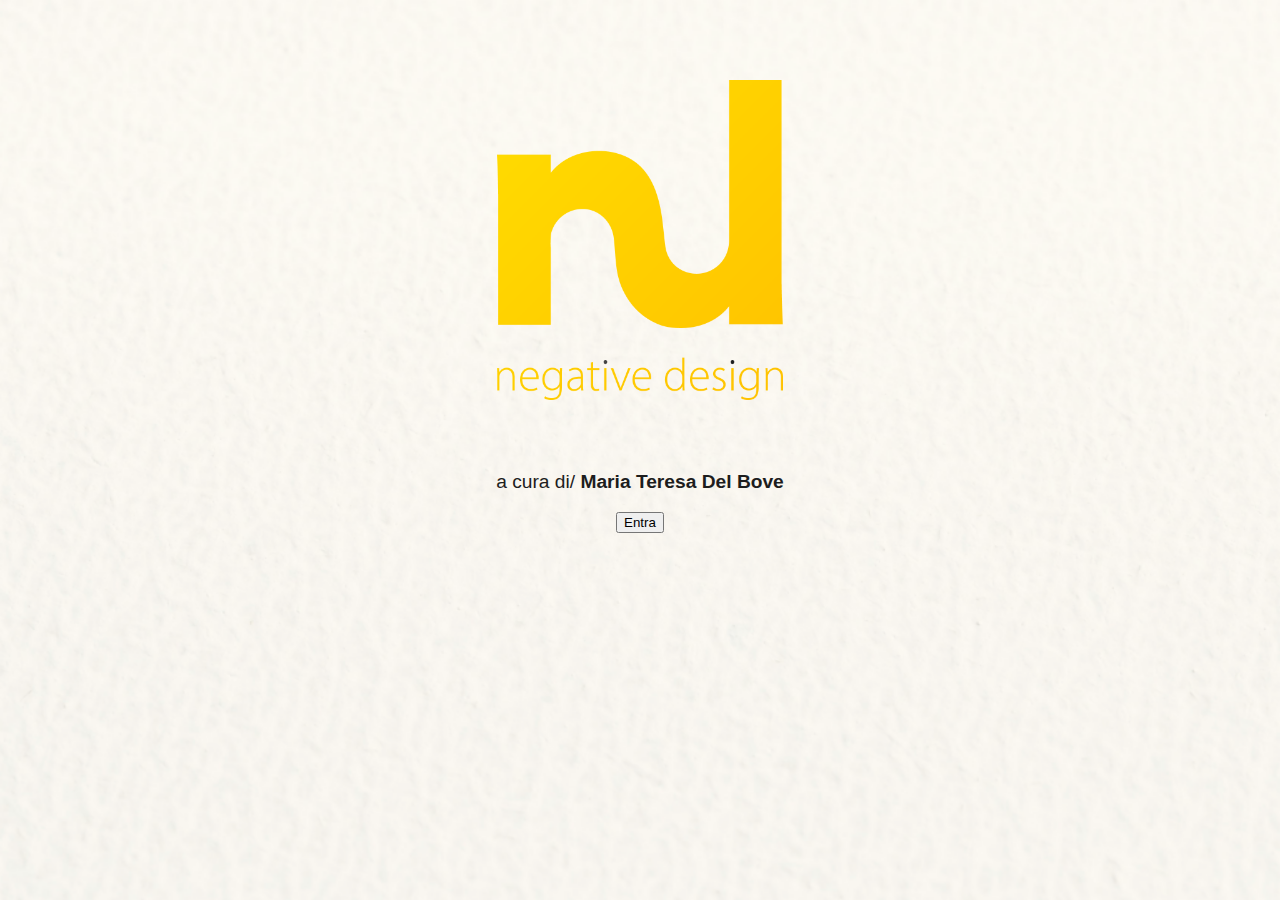
==== index.html @ e77fc00e "Inizio caricamento pagine" ====
<!doctype html>
<html>
<head>
    <meta name="viewport" content="width=device-width, initial-scale=1.0">
    <link rel="stylesheet" href="stile_nd.css" type="text/css">
    <title>Negative Design</title>
</head>

<body> 
    <a href="index.html"><img id="header-logo" src="immagini/Logo_Giallo-Grigio.png" alt="ND LOGO"></a>
    <p id="about">a cura di/ <b>Maria Teresa Del Bove</b></p>
    <button id="tasto-entra">Entra</button>

</body>
	
</html>
---- stile_nd.css ----
@charset "utf-8";

:root {
    --giallochiaro: #FFDA00;
    --gialloscuro: #FFC200;
    --grigio: #454545;
    --nero: #1D1D1D;
    --bianco: #FFFCF5;
}

* {
    box-sizing: border-box;
}


/* GENERAL */
#heading {
    font-size: 36pt;
}

body {
    font-family: "Myriad Pro", "Helvetica", "Gill Sans", "Gill Sans MT", "Arial", sans-serif;
    margin: 0 auto;
    background-image: url("immagini/Texture_carta.png");
    background-size: cover;
    text-align: center;
    color: var(--nero);
    padding: 5em 5%;
}

/* HOMEPAGE */
#header-logo {
    width: 20em;
    margin-bottom: 3em;
}

p#about {
    text-align: center;
    font-size: 1.2em;
    color: var(--nero);
}

#tasto-entra {
    
}


/* CARATTERE */
#text-box-carattere {
    margin: 0 auto;
    border: 2px;
    border-color: var(--nero);
    width: 700px;
    background: transparent;
    text-align: center;
}
           
#text-content-carattere {
    font-size: 18pt;
    padding: 25px;
    position: relative;
    line-height: 1.5;
}
           
#range1-carattere, #range2-carattere, #range3-carattere {
    margin-top: 20px;
    margin-left: 50px;
    margin-right: 50px;
}
           
#label1-carattere {
    position: relative;
    left: -178px;
}
           
#label2-carattere {
    position: relative;
    left: -8px;
}
           
#label3-carattere {
    position: relative;
    left: 168px;
}
           
.range-carattere {
    -webkit-appearance: none;
    height: 10px;
    border-radius: 5px;  
    background: #E3E3E3;
    -webkit-transition: 0.2s;
    transition: opacity 0.2s;
}
           
.range-carattere:hover {
    background:#CACACA;
}

 .range-carattere::-webkit-slider-thumb {
    -webkit-appearance: none;
    appearance: none;
    width: 20px;
    height: 20px;
    border-radius: 50%;
    box-shadow: 0 0 0 1px #757575;
    background: #FFE000;
    cursor: pointer;
}

 .range-carattere::-moz-range-thumb {
    width: 20px;
    height: 20px;
    border-radius: 50%;
    box-shadow: 0 0 0 1px #404040;
    background: #FFE000;
    cursor: pointer;
}


/* CONTRASTO */
#text-box-contrasto {               
    border: 2px;
    background-color: hsla(0,0%,100%,1.00);
    width: 50%;
}

#text-content-contrasto {
    font-size: 28pt;
    padding: 25px;
    position: relative;
    color: hsla(0,0%,0%,1.00);
}

#range1-contrasto, #range2-contrasto, #range3-contrasto, #range4-contrasto, #range5-contrasto, #range6-contrasto {
    margin-top: 20px;
    margin-left: 50px;
    margin-right: 50px;
}

#label1-contrasto {
    position: relative;
    left: 15px;
    margin-right: 15px;
}

#label3-contrasto {
    position: relative;
    left: -116px;
}

#label4-contrasto {
    position: relative;
    left: 51px;
}

#label5-contrasto {
    position: relative;
    left: 207px;
}

.range-contrasto {
    -webkit-appearance: none;
    height: 10px;
    border-radius: 5px;  
    background: #E3E3E3;
    -webkit-transition: 0.2s;
    transition: opacity 0.2s;
 }

.range-contrasto:hover {
    background:#CACACA;
}
.range-contrasto::-webkit-slider-thumb {
    -webkit-appearance: none;
    appearance: none;
    width: 20px;
    height: 20px;
    border-radius: 50%;
    box-shadow: 0 0 0 1px #757575;
    background: #FFE000;
    cursor: pointer;
}
.range-contrasto::-moz-range-thumb {
    width: 20px;
    height: 20px;
    border-radius: 50%;
    box-shadow: 0 0 0 1px #404040;
    background: #FFE000;
    cursor: pointer;
}
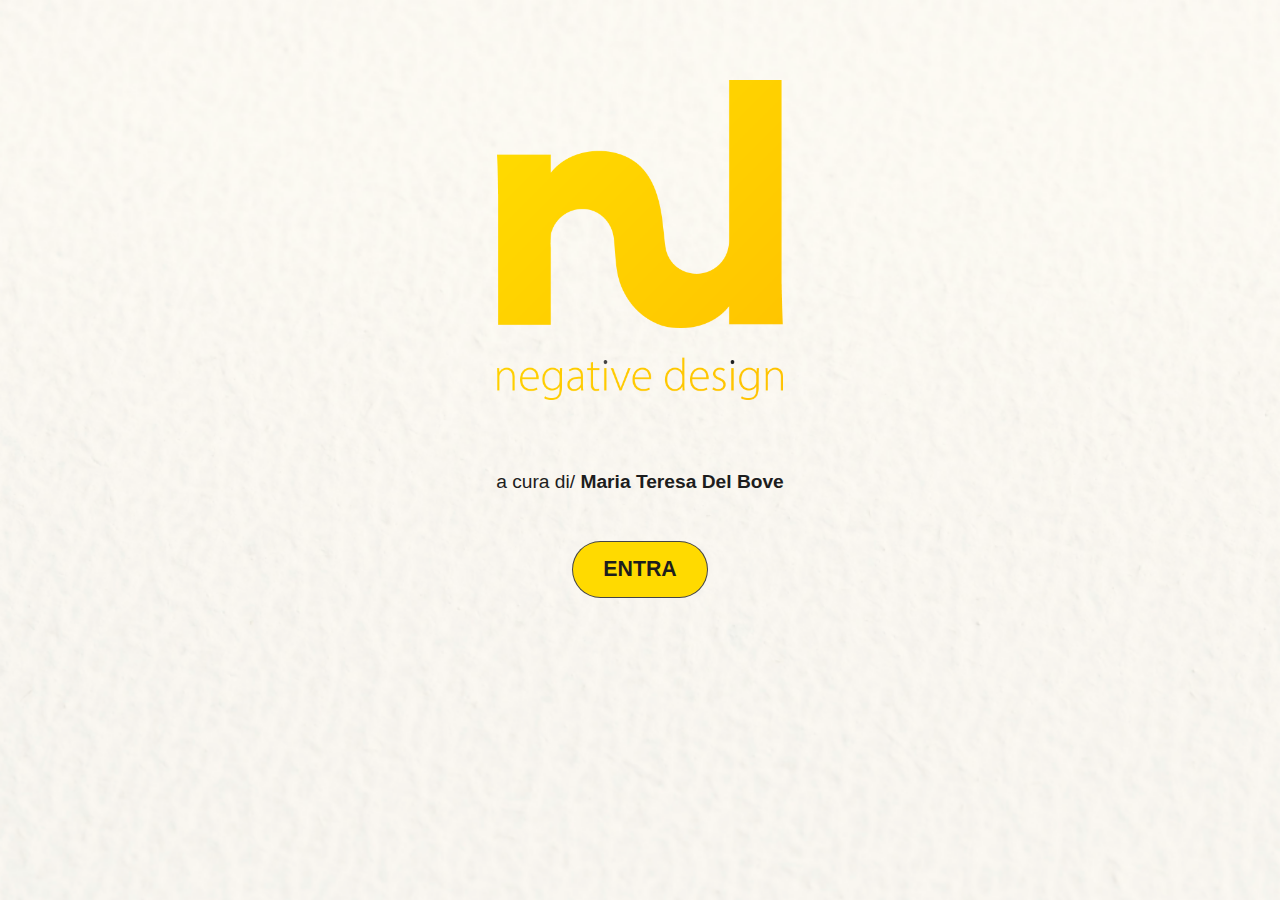
==== commit 1a636412: "Pagina kerning mod + css" ====
--- a/index.html
+++ b/index.html
@@ -9,7 +9,7 @@
 <body> 
     <a href="index.html"><img id="header-logo" src="immagini/Logo_Giallo-Grigio.png" alt="ND LOGO"></a>
     <p id="about">a cura di/ <b>Maria Teresa Del Bove</b></p>
-    <button id="tasto-entra">Entra</button>
+    <button id="tasto-entra">ENTRA</button>
 
 </body>
 	
--- a/stile_nd.css
+++ b/stile_nd.css
@@ -1,190 +1,280 @@
 @charset "utf-8";
 
 :root {
-    --giallochiaro: #FFDA00;
-    --gialloscuro: #FFC200;
-    --grigio: #454545;
-    --nero: #1D1D1D;
-    --bianco: #FFFCF5;
-}
-
+  --giallochiaro: #FFDA00;
+  --gialloscuro: #FFC200;
+  --grigio: #454545;
+  --nero: #1D1D1D;
+  --bianco: #FFFCF5;
+}
 * {
-    box-sizing: border-box;
-}
+  box-sizing: border-box;
+}
+
+
 
 
 /* GENERAL */
 #heading {
-    font-size: 36pt;
+  font-size: 36pt;
 }
 
 body {
-    font-family: "Myriad Pro", "Helvetica", "Gill Sans", "Gill Sans MT", "Arial", sans-serif;
-    margin: 0 auto;
-    background-image: url("immagini/Texture_carta.png");
-    background-size: cover;
-    text-align: center;
-    color: var(--nero);
-    padding: 5em 5%;
-}
+  font-family: "Myriad Pro", "Helvetica", "Gill Sans", "Gill Sans MT", "Arial", sans-serif;
+  margin: 0 auto;
+  background-image: url("immagini/Texture_carta.png");
+  background-size: cover;
+  text-align: center;
+  color: var(--nero);
+  padding: 5em 5%;
+}
+
+button {
+      background-color: var(--giallochiaro);
+      border-radius: 50px;
+      border: none;
+      box-shadow: 0 0 0 1px var(--grigio);
+      font-size: 16pt;
+      font-weight: 600;
+      color: var(--nero);
+      padding: 15px 30px;
+}
+
+
+
 
 /* HOMEPAGE */
 #header-logo {
-    width: 20em;
-    margin-bottom: 3em;
+  width: 20em;
+  margin-bottom: 3em;
 }
 
 p#about {
-    text-align: center;
-    font-size: 1.2em;
-    color: var(--nero);
+  text-align: center;
+  font-size: 1.2em;
+  color: var(--nero);
 }
 
 #tasto-entra {
-    
-}
+  margin-top: 30px;  
+}
+
+
 
 
 /* CARATTERE */
 #text-box-carattere {
-    margin: 0 auto;
-    border: 2px;
-    border-color: var(--nero);
-    width: 700px;
-    background: transparent;
-    text-align: center;
-}
-           
+  margin: 0 auto;
+  border: 2px;
+  border-color: var(--nero);
+  width: 700px;
+  background: transparent;
+  text-align: center;
+}
+
 #text-content-carattere {
-    font-size: 18pt;
-    padding: 25px;
-    position: relative;
-    line-height: 1.5;
-}
-           
+  font-size: 18pt;
+  padding: 25px;
+  position: relative;
+  line-height: 1.5;
+}
+
 #range1-carattere, #range2-carattere, #range3-carattere {
-    margin-top: 20px;
-    margin-left: 50px;
-    margin-right: 50px;
-}
-           
+  margin-top: 20px;
+  margin-left: 50px;
+  margin-right: 50px;
+}
+
 #label1-carattere {
-    position: relative;
-    left: -178px;
-}
-           
+  position: relative;
+  left: -178px;
+}
+
 #label2-carattere {
-    position: relative;
-    left: -8px;
-}
-           
+  position: relative;
+  left: -8px;
+}
+
 #label3-carattere {
-    position: relative;
-    left: 168px;
-}
-           
+  position: relative;
+  left: 168px;
+}
+
 .range-carattere {
-    -webkit-appearance: none;
-    height: 10px;
-    border-radius: 5px;  
-    background: #E3E3E3;
-    -webkit-transition: 0.2s;
-    transition: opacity 0.2s;
-}
-           
+  -webkit-appearance: none;
+  height: 10px;
+  border-radius: 5px;
+  background: #E3E3E3;
+  -webkit-transition: 0.2s;
+  transition: opacity 0.2s;
+}
+
 .range-carattere:hover {
-    background:#CACACA;
-}
-
- .range-carattere::-webkit-slider-thumb {
-    -webkit-appearance: none;
-    appearance: none;
-    width: 20px;
-    height: 20px;
-    border-radius: 50%;
-    box-shadow: 0 0 0 1px #757575;
-    background: #FFE000;
-    cursor: pointer;
-}
-
- .range-carattere::-moz-range-thumb {
-    width: 20px;
-    height: 20px;
-    border-radius: 50%;
-    box-shadow: 0 0 0 1px #404040;
-    background: #FFE000;
-    cursor: pointer;
-}
+  background: #CACACA;
+}
+
+.range-carattere::-webkit-slider-thumb {
+  -webkit-appearance: none;
+  appearance: none;
+  width: 20px;
+  height: 20px;
+  border-radius: 50%;
+  box-shadow: 0 0 0 1px #757575;
+  background: #FFE000;
+  cursor: pointer;
+}
+
+.range-carattere::-moz-range-thumb {
+  width: 20px;
+  height: 20px;
+  border-radius: 50%;
+  box-shadow: 0 0 0 1px #404040;
+  background: #FFE000;
+  cursor: pointer;
+}
+
+
 
 
 /* CONTRASTO */
-#text-box-contrasto {               
-    border: 2px;
-    background-color: hsla(0,0%,100%,1.00);
-    width: 50%;
+#text-box-contrasto {
+  border: 2px;
+  background-color: hsla(0, 0%, 100%, 1.00);
+  width: 50%;
 }
 
 #text-content-contrasto {
-    font-size: 28pt;
-    padding: 25px;
-    position: relative;
-    color: hsla(0,0%,0%,1.00);
+  font-size: 28pt;
+  padding: 25px;
+  position: relative;
+  color: hsla(0, 0%, 0%, 1.00);
 }
 
 #range1-contrasto, #range2-contrasto, #range3-contrasto, #range4-contrasto, #range5-contrasto, #range6-contrasto {
-    margin-top: 20px;
-    margin-left: 50px;
-    margin-right: 50px;
+  margin-top: 20px;
+  margin-left: 50px;
+  margin-right: 50px;
 }
 
 #label1-contrasto {
-    position: relative;
-    left: 15px;
-    margin-right: 15px;
+  position: relative;
+  left: 15px;
+  margin-right: 15px;
 }
 
 #label3-contrasto {
-    position: relative;
-    left: -116px;
+  position: relative;
+  left: -116px;
 }
 
 #label4-contrasto {
-    position: relative;
-    left: 51px;
+  position: relative;
+  left: 51px;
 }
 
 #label5-contrasto {
-    position: relative;
-    left: 207px;
+  position: relative;
+  left: 207px;
 }
 
 .range-contrasto {
-    -webkit-appearance: none;
-    height: 10px;
-    border-radius: 5px;  
-    background: #E3E3E3;
-    -webkit-transition: 0.2s;
-    transition: opacity 0.2s;
- }
+  -webkit-appearance: none;
+  height: 10px;
+  border-radius: 5px;
+  background: #E3E3E3;
+  -webkit-transition: 0.2s;
+  transition: opacity 0.2s;
+}
 
 .range-contrasto:hover {
-    background:#CACACA;
-}
+  background: #CACACA;
+}
+
 .range-contrasto::-webkit-slider-thumb {
-    -webkit-appearance: none;
-    appearance: none;
-    width: 20px;
-    height: 20px;
-    border-radius: 50%;
-    box-shadow: 0 0 0 1px #757575;
-    background: #FFE000;
-    cursor: pointer;
-}
+  -webkit-appearance: none;
+  appearance: none;
+  width: 20px;
+  height: 20px;
+  border-radius: 50%;
+  box-shadow: 0 0 0 1px var(--grigio);
+  background: var(--giallochiaro);
+  cursor: pointer;
+}
+
 .range-contrasto::-moz-range-thumb {
-    width: 20px;
-    height: 20px;
-    border-radius: 50%;
-    box-shadow: 0 0 0 1px #404040;
-    background: #FFE000;
-    cursor: pointer;
-}
+  width: 20px;
+  height: 20px;
+  border-radius: 50%;
+  box-shadow: 0 0 0 1px var(--nero);
+  background: var(--giallochiaro);
+  cursor: pointer;
+}
+
+
+
+
+/* KERNING */
+.minimum {
+  font-size: 218.5px;
+  position: relative;
+  top: -54px;
+}
+
+#letter-m1, #letter-i1, #letter-n, #letter-i2, #letter-m2, #letter-u, #letter-m3 {
+  position: relative;
+}
+
+#minimum-result {
+  position: relative;
+  top: -258px;
+  color: var(--giallochiaro);
+  z-index: -1;
+  visibility: hidden;
+}
+
+#range-i1, #range-n, #range-i2, #range-m2, #range-u {
+  width: 100px;
+  margin-left: 0 50px;
+  position: relative;
+  top: -210px;
+}
+
+.range-kerning {
+  -webkit-appearance: none;
+  width: 100%;
+  height: 10px;
+  border-radius: 5px;
+  background: #E3E3E3;
+  -webkit-transition: 0.2s;
+  transition: opacity 0.2s;
+}
+
+.range-kerning:hover {
+  background: #CACACA;
+}
+
+.range-kerning::-webkit-slider-thumb {
+  -webkit-appearance: none;
+  appearance: none;
+  width: 20px;
+  height: 20px;
+  border-radius: 50%;
+  box-shadow: 0 0 0 1px var(--grigio);
+  background: var(--giallochiaro);
+  cursor: pointer;
+}
+
+.range-kerning::-moz-range-thumb {
+  width: 20px;
+  height: 20px;
+  border-radius: 50%;
+  box-shadow: 0 0 0 1px var(--grigio);
+  background: var(--giallochiaro);
+  cursor: pointer;
+}
+
+#confirm {
+      position: relative;
+      top: -300px;
+}
+  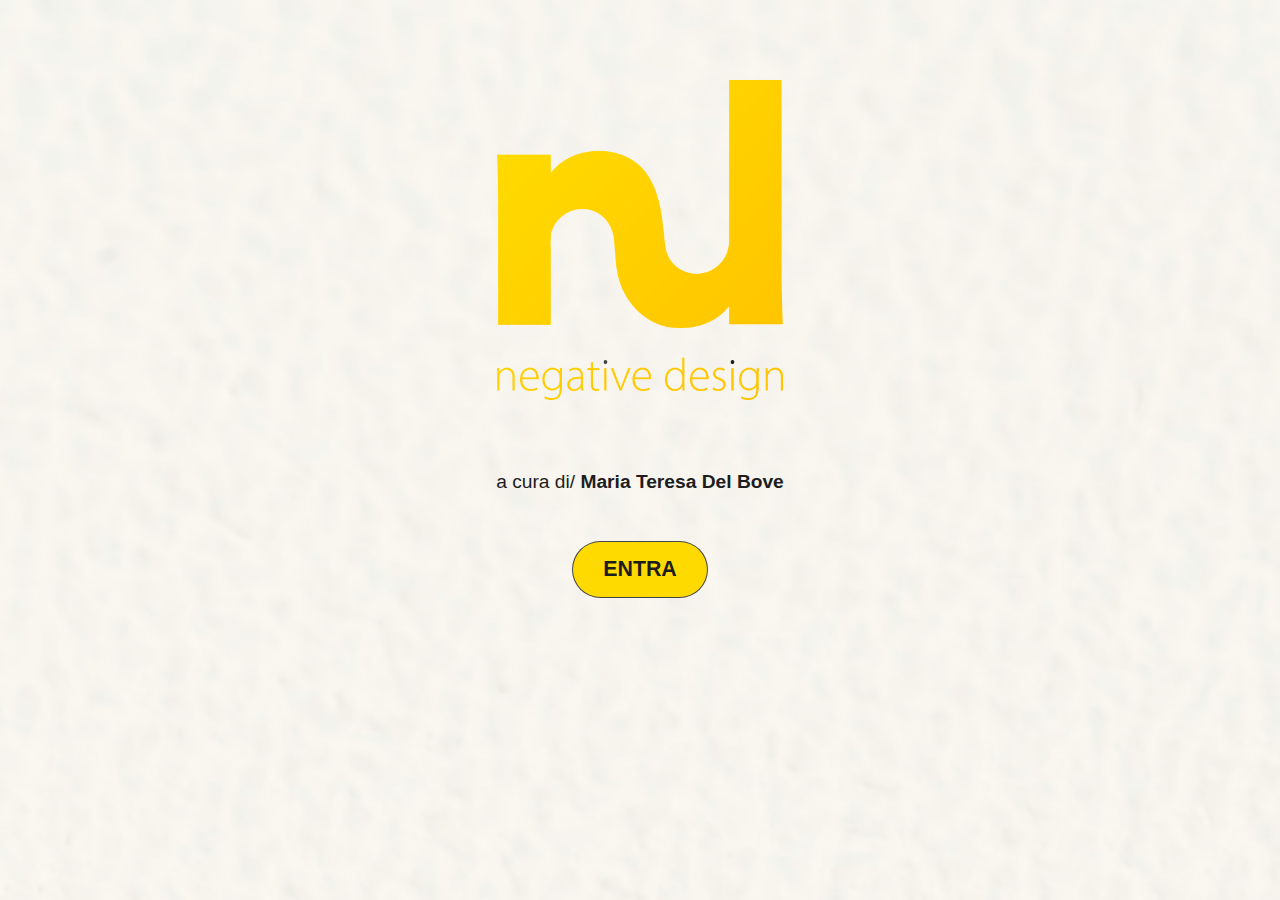
==== commit 797d3a55: "Sistemato sfondo" ====
--- a/index.html
+++ b/index.html
@@ -10,7 +10,6 @@
     <a href="index.html"><img id="header-logo" src="immagini/Logo_Giallo-Grigio.png" alt="ND LOGO"></a>
     <p id="about">a cura di/ <b>Maria Teresa Del Bove</b></p>
     <button id="tasto-entra">ENTRA</button>
-
 </body>
 	
 </html>
--- a/stile_nd.css
+++ b/stile_nd.css
@@ -17,13 +17,17 @@
 /* GENERAL */
 #heading {
   font-size: 36pt;
+  font-weight: 600;
+}
+
+html {
+  background-image: url("immagini/Texture_carta.png");
+  background-size: cover;
 }
 
 body {
   font-family: "Myriad Pro", "Helvetica", "Gill Sans", "Gill Sans MT", "Arial", sans-serif;
   margin: 0 auto;
-  background-image: url("immagini/Texture_carta.png");
-  background-size: cover;
   text-align: center;
   color: var(--nero);
   padding: 5em 5%;
@@ -274,7 +278,86 @@
 }
 
 #confirm {
-      position: relative;
-      top: -300px;
-}
-  +  position: relative;
+  top: -300px;
+}
+  
+
+
+
+/* LEGGIBILITA */
+#text-box-leggibilita {               
+   border: 2px;
+   background-color: transparent;
+   width: 40%;
+}
+
+#text-content-leggibilita {
+   font-size: 28pt;
+   padding: 25px;
+   position: relative;
+   color: var(--nero);
+}
+
+.label-leggibilita {
+   font-size: 22px;
+   font-weight: 500;
+   margin: 20px 20px;
+}
+
+/* The container */
+.container {
+ display: inline;
+ position: relative;
+ padding-left: 35px;
+ margin: 0 20px 12px 20px;
+ cursor: pointer;
+ font-size: 20px;
+ -webkit-user-select: none;
+ -moz-user-select: none;
+ -ms-user-select: none;
+ user-select: none;
+}
+
+/* Hide the browser's default radio button */
+.container input {
+ position: absolute;
+ opacity: 0;
+ cursor: pointer;
+}
+
+/* Create a custom radio button */
+.checkmark {
+ position: absolute;
+ top: 0;
+ left: 0;
+ height: 20px;
+ width: 20px;
+ background-color: #E3E3E3;
+ border-radius: 50%;
+ -webkit-transition: 0.2s;
+ transition: opacity 0.2s;
+}
+
+/* On mouse-over, add a grey background color */
+.container:hover input ~ .checkmark {
+ background-color: #CACACA;
+}
+
+/* When the radio button is checked, add a yellow background */
+.container input:checked ~ .checkmark {
+ box-shadow: 0 0 0 1px #404040;
+ background-color: #FFE000;
+}
+
+/* Create the indicator (the dot/circle - hidden when not checked) */
+.checkmark:after {
+ content: "";
+ position: absolute;
+ display: none;
+}
+
+/* Show the indicator (dot/circle) when checked */
+.container input:checked ~ .checkmark:after {
+ display: block;
+}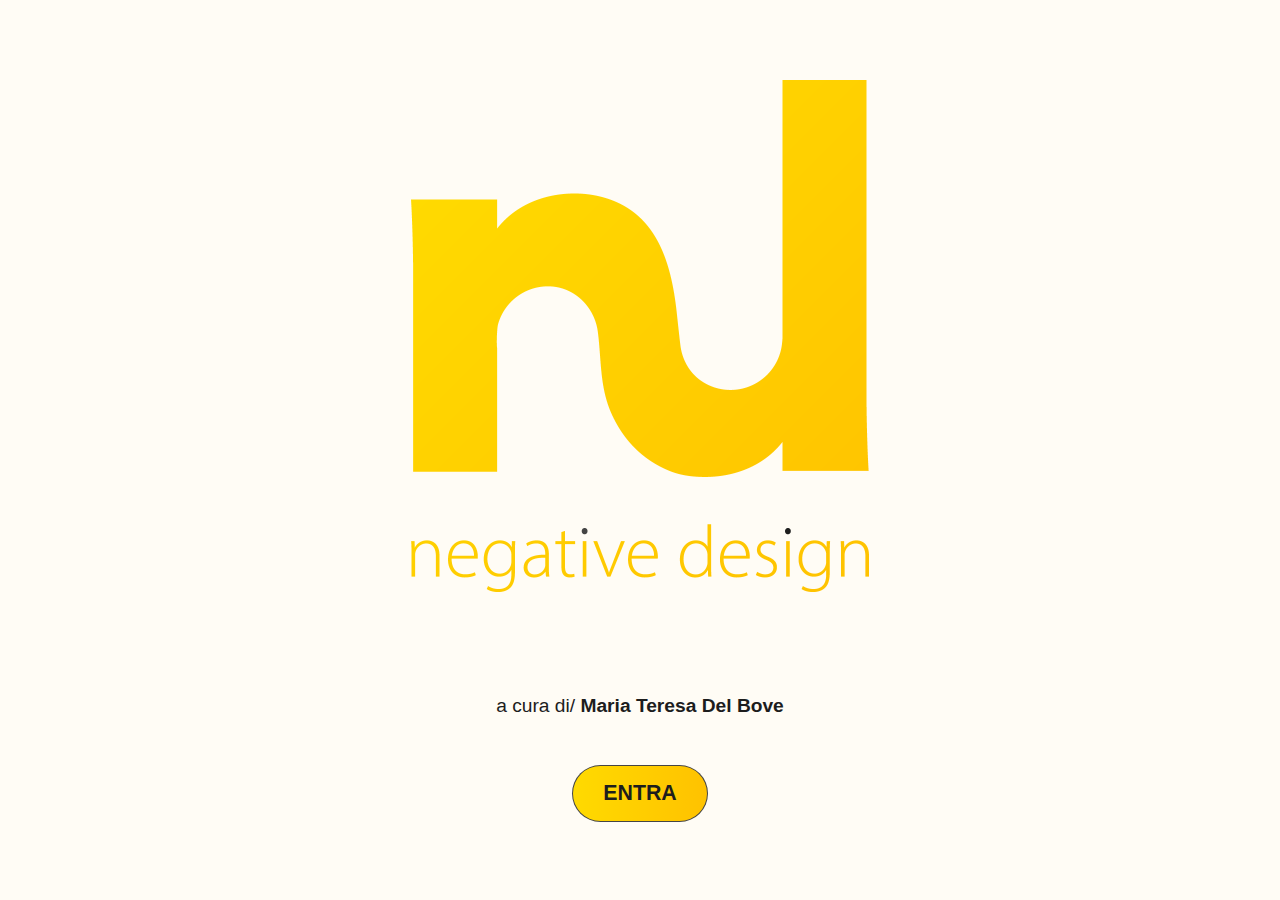
==== commit f5bd023d: "Collegamento favicon" ====
--- a/index.html
+++ b/index.html
@@ -3,13 +3,14 @@
 <head>
     <meta name="viewport" content="width=device-width, initial-scale=1.0">
     <link rel="stylesheet" href="stile_nd.css" type="text/css">
+    <link rel="icon" type="image/png" href="favicon.png">
     <title>Negative Design</title>
 </head>
 
 <body> 
     <a href="index.html"><img id="header-logo" src="immagini/Logo_Giallo-Grigio.png" alt="ND LOGO"></a>
     <p id="about">a cura di/ <b>Maria Teresa Del Bove</b></p>
-    <button id="tasto-entra">ENTRA</button>
+    <a href="homepage.html"><button id="tasto-entra">ENTRA</button></a>
 </body>
 	
 </html>
--- a/stile_nd.css
+++ b/stile_nd.css
@@ -8,7 +8,7 @@
   --bianco: #FFFCF5;
 }
 * {
-  box-sizing: border-box;
+    box-sizing: border-box;
 }
 
 
@@ -16,32 +16,30 @@
 
 /* GENERAL */
 #heading {
-  font-size: 36pt;
-  font-weight: 600;
+    font-size: 36pt;
+    font-weight: 600;
 }
 
 html {
-  background-image: url("immagini/Texture_carta.png");
-  background-size: cover;
+    background-color: var(--bianco);
 }
 
 body {
-  font-family: "Myriad Pro", "Helvetica", "Gill Sans", "Gill Sans MT", "Arial", sans-serif;
-  margin: 0 auto;
-  text-align: center;
-  color: var(--nero);
-  padding: 5em 5%;
+    font-family: "Myriad Pro", "Helvetica", "Gill Sans", "Gill Sans MT", "Arial", sans-serif;
+    margin: 0 auto;
+    text-align: center;
+    color: var(--nero);
 }
 
 button {
-      background-color: var(--giallochiaro);
-      border-radius: 50px;
-      border: none;
-      box-shadow: 0 0 0 1px var(--grigio);
-      font-size: 16pt;
-      font-weight: 600;
-      color: var(--nero);
-      padding: 15px 30px;
+    background-image: linear-gradient(to right, var(--giallochiaro) , var(--gialloscuro));
+    border-radius: 50px;
+    border: none;
+    box-shadow: 0 0 0 1px var(--grigio);
+    font-size: 16pt;
+    font-weight: 600;
+    color: var(--nero);
+    padding: 15px 30px;
 }
 
 
@@ -49,18 +47,109 @@
 
 /* HOMEPAGE */
 #header-logo {
-  width: 20em;
-  margin-bottom: 3em;
+    width: 40em;
+    padding: 5em 5%;
+    margin-bottom: auto auto;
+}
+
+#header-logo-ext {
+    padding: 0 30px;
+    width: 30em;
 }
 
 p#about {
-  text-align: center;
-  font-size: 1.2em;
-  color: var(--nero);
+    text-align: center;
+    font-size: 1.2em;
+    color: var(--nero);
 }
 
 #tasto-entra {
-  margin-top: 30px;  
+    margin-top: 30px;  
+}
+
+nav ul {
+    margin: 0 30px;
+}
+
+nav li {
+    list-style: none;
+    margin: 0 auto;
+    padding: 0 30px;
+    display: inline;
+    color: var(--bianco);
+    font-size: 20pt;
+}
+		
+nav li:hover {
+    color: var(--gialloscuro);
+}
+		
+a:link {
+    text-decoration: none;
+}
+
+#homemenu {
+    display:flex;
+    justify-content: space-between;
+    align-items: center;
+    padding: 2em;
+    background-image: linear-gradient(to right, var(--grigio), var(--nero));
+}
+
+#navbar {
+    display:flex;
+    justify-content: space-between;
+}
+
+.contenitore {    
+    margin: 2em;
+    display: flex;
+    flex-wrap: wrap;
+    justify-content: space-around;
+    align-items: center;
+}
+
+.card-giochi-sx {    
+    flex-basis: 50%;
+    display: flex;
+    flex-wrap: wrap;
+    flex-direction: row;
+    justify-content: left;
+}
+
+.card-giochi-dx {    
+    flex-basis: 50%;
+    display: flex;
+    flex-wrap: wrap;
+    flex-direction: row-reverse;
+    justify-content: right;
+}
+
+.titolo-gioco-sx {
+    text-align: left;
+    margin: 0;
+    font-size: 2em;
+}
+
+.titolo-gioco-dx {
+    text-align: right;
+    margin: 0;
+    font-size: 2em;
+}
+
+.testo-sx {
+    text-align: left;
+    font-size: 1.5em;
+}
+
+.testo-dx {
+    text-align: right;
+    font-size: 1.5em;
+}
+
+.icone-giochi {
+    width: 35%;
+    margin: 2em;
 }
 
 
@@ -68,73 +157,73 @@
 
 /* CARATTERE */
 #text-box-carattere {
-  margin: 0 auto;
-  border: 2px;
-  border-color: var(--nero);
-  width: 700px;
-  background: transparent;
-  text-align: center;
+    margin: 0 auto;
+    border: 2px;
+    border-color: var(--nero);
+    width: 700px;
+    background: transparent;
+    text-align: center;
 }
 
 #text-content-carattere {
-  font-size: 18pt;
-  padding: 25px;
-  position: relative;
-  line-height: 1.5;
+    font-size: 18pt;
+    padding: 25px;
+    position: relative;
+    line-height: 1.5;
 }
 
 #range1-carattere, #range2-carattere, #range3-carattere {
-  margin-top: 20px;
-  margin-left: 50px;
-  margin-right: 50px;
+    margin-top: 20px;
+    margin-left: 50px;
+    margin-right: 50px;
 }
 
 #label1-carattere {
-  position: relative;
-  left: -178px;
+    position: relative;
+    left: -178px;
 }
 
 #label2-carattere {
-  position: relative;
-  left: -8px;
+    position: relative;
+    left: -8px;
 }
 
 #label3-carattere {
-  position: relative;
-  left: 168px;
+    position: relative;
+    left: 168px;
 }
 
 .range-carattere {
-  -webkit-appearance: none;
-  height: 10px;
-  border-radius: 5px;
-  background: #E3E3E3;
-  -webkit-transition: 0.2s;
-  transition: opacity 0.2s;
+    -webkit-appearance: none;
+    height: 10px;
+    border-radius: 5px;
+    background: #E3E3E3;
+    -webkit-transition: 0.2s;
+    transition: opacity 0.2s;
 }
 
 .range-carattere:hover {
-  background: #CACACA;
+    background: #CACACA;
 }
 
 .range-carattere::-webkit-slider-thumb {
-  -webkit-appearance: none;
-  appearance: none;
-  width: 20px;
-  height: 20px;
-  border-radius: 50%;
-  box-shadow: 0 0 0 1px #757575;
-  background: #FFE000;
-  cursor: pointer;
+    -webkit-appearance: none;
+    appearance: none;
+    width: 20px;
+    height: 20px;
+    border-radius: 50%;
+    box-shadow: 0 0 0 1px #757575;
+    background: #FFE000;
+    cursor: pointer;
 }
 
 .range-carattere::-moz-range-thumb {
-  width: 20px;
-  height: 20px;
-  border-radius: 50%;
-  box-shadow: 0 0 0 1px #404040;
-  background: #FFE000;
-  cursor: pointer;
+    width: 20px;
+    height: 20px;
+    border-radius: 50%;
+    box-shadow: 0 0 0 1px #404040;
+    background: #FFE000;
+    cursor: pointer;
 }
 
 
@@ -142,76 +231,76 @@
 
 /* CONTRASTO */
 #text-box-contrasto {
-  border: 2px;
-  background-color: hsla(0, 0%, 100%, 1.00);
-  width: 50%;
+    border: 2px;
+    background-color: hsla(0, 0%, 100%, 1.00);
+    width: 50%;
 }
 
 #text-content-contrasto {
-  font-size: 28pt;
-  padding: 25px;
-  position: relative;
-  color: hsla(0, 0%, 0%, 1.00);
+    font-size: 28pt;
+    padding: 25px;
+    position: relative;
+    color: hsla(0, 0%, 0%, 1.00);
 }
 
 #range1-contrasto, #range2-contrasto, #range3-contrasto, #range4-contrasto, #range5-contrasto, #range6-contrasto {
-  margin-top: 20px;
-  margin-left: 50px;
-  margin-right: 50px;
+    margin-top: 20px;
+    margin-left: 50px;
+    margin-right: 50px;
 }
 
 #label1-contrasto {
-  position: relative;
-  left: 15px;
-  margin-right: 15px;
+    position: relative;
+    left: 15px;
+    margin-right: 15px;
 }
 
 #label3-contrasto {
-  position: relative;
-  left: -116px;
+    position: relative;
+    left: -116px;
 }
 
 #label4-contrasto {
-  position: relative;
-  left: 51px;
+    position: relative;
+    left: 51px;
 }
 
 #label5-contrasto {
-  position: relative;
-  left: 207px;
+    position: relative;
+    left: 207px;
 }
 
 .range-contrasto {
-  -webkit-appearance: none;
-  height: 10px;
-  border-radius: 5px;
-  background: #E3E3E3;
-  -webkit-transition: 0.2s;
-  transition: opacity 0.2s;
+    -webkit-appearance: none;
+    height: 10px;
+    border-radius: 5px;
+    background: #E3E3E3;
+    -webkit-transition: 0.2s;
+    transition: opacity 0.2s;
 }
 
 .range-contrasto:hover {
-  background: #CACACA;
+    background: #CACACA;
 }
 
 .range-contrasto::-webkit-slider-thumb {
-  -webkit-appearance: none;
-  appearance: none;
-  width: 20px;
-  height: 20px;
-  border-radius: 50%;
-  box-shadow: 0 0 0 1px var(--grigio);
-  background: var(--giallochiaro);
-  cursor: pointer;
+    -webkit-appearance: none;
+    appearance: none;
+    width: 20px;
+    height: 20px;
+    border-radius: 50%;
+    box-shadow: 0 0 0 1px var(--grigio);
+    background: var(--giallochiaro);
+    cursor: pointer;
 }
 
 .range-contrasto::-moz-range-thumb {
-  width: 20px;
-  height: 20px;
-  border-radius: 50%;
-  box-shadow: 0 0 0 1px var(--nero);
-  background: var(--giallochiaro);
-  cursor: pointer;
+    width: 20px;
+    height: 20px;
+    border-radius: 50%;
+    box-shadow: 0 0 0 1px var(--nero);
+    background: var(--giallochiaro);
+    cursor: pointer;
 }
 
 
@@ -219,67 +308,67 @@
 
 /* KERNING */
 .minimum {
-  font-size: 218.5px;
-  position: relative;
-  top: -54px;
+    font-size: 218.5px;
+    position: relative;
+    top: -54px;
 }
 
 #letter-m1, #letter-i1, #letter-n, #letter-i2, #letter-m2, #letter-u, #letter-m3 {
-  position: relative;
+    position: relative;
 }
 
 #minimum-result {
-  position: relative;
-  top: -258px;
-  color: var(--giallochiaro);
-  z-index: -1;
-  visibility: hidden;
+    position: relative;
+    top: -258px;
+    color: var(--giallochiaro);
+    z-index: -1;
+    visibility: hidden;
 }
 
 #range-i1, #range-n, #range-i2, #range-m2, #range-u {
-  width: 100px;
-  margin-left: 0 50px;
-  position: relative;
-  top: -210px;
+    width: 100px;
+    margin-left: 0 50px;
+    position: relative;
+    top: -210px;
 }
 
 .range-kerning {
-  -webkit-appearance: none;
-  width: 100%;
-  height: 10px;
-  border-radius: 5px;
-  background: #E3E3E3;
-  -webkit-transition: 0.2s;
-  transition: opacity 0.2s;
+    -webkit-appearance: none;
+    width: 100%;
+    height: 10px;
+    border-radius: 5px;
+    background: #E3E3E3;
+    -webkit-transition: 0.2s;
+    transition: opacity 0.2s;
 }
 
 .range-kerning:hover {
-  background: #CACACA;
+    background: #CACACA;
 }
 
 .range-kerning::-webkit-slider-thumb {
-  -webkit-appearance: none;
-  appearance: none;
-  width: 20px;
-  height: 20px;
-  border-radius: 50%;
-  box-shadow: 0 0 0 1px var(--grigio);
-  background: var(--giallochiaro);
-  cursor: pointer;
+    -webkit-appearance: none;
+    appearance: none;
+    width: 20px;
+    height: 20px;
+    border-radius: 50%;
+    box-shadow: 0 0 0 1px var(--grigio);
+    background: var(--giallochiaro);
+    cursor: pointer;
 }
 
 .range-kerning::-moz-range-thumb {
-  width: 20px;
-  height: 20px;
-  border-radius: 50%;
-  box-shadow: 0 0 0 1px var(--grigio);
-  background: var(--giallochiaro);
-  cursor: pointer;
+    width: 20px;
+    height: 20px;
+    border-radius: 50%;
+    box-shadow: 0 0 0 1px var(--grigio);
+    background: var(--giallochiaro);
+    cursor: pointer;
 }
 
 #confirm {
-  position: relative;
-  top: -300px;
+    position: relative;
+    top: -300px;
 }
   
 
@@ -287,77 +376,77 @@
 
 /* LEGGIBILITA */
 #text-box-leggibilita {               
-   border: 2px;
-   background-color: transparent;
-   width: 40%;
+     border: 2px;
+     background-color: transparent;
+     width: 40%;
 }
 
 #text-content-leggibilita {
-   font-size: 28pt;
-   padding: 25px;
-   position: relative;
-   color: var(--nero);
+     font-size: 28pt;
+     padding: 25px;
+     position: relative;
+     color: var(--nero);
 }
 
 .label-leggibilita {
-   font-size: 22px;
-   font-weight: 500;
-   margin: 20px 20px;
+     font-size: 22px;
+     font-weight: 500;
+     margin: 20px 20px;
 }
 
 /* The container */
 .container {
- display: inline;
- position: relative;
- padding-left: 35px;
- margin: 0 20px 12px 20px;
- cursor: pointer;
- font-size: 20px;
- -webkit-user-select: none;
- -moz-user-select: none;
- -ms-user-select: none;
- user-select: none;
+    display: inline;
+    position: relative;
+    padding-left: 35px;
+    margin: 0 20px 12px 20px;
+    cursor: pointer;
+    font-size: 20px;
+    -webkit-user-select: none;
+    -moz-user-select: none;
+    -ms-user-select: none;
+    user-select: none;
 }
 
 /* Hide the browser's default radio button */
 .container input {
- position: absolute;
- opacity: 0;
- cursor: pointer;
+    position: absolute;
+    opacity: 0;
+    cursor: pointer;
 }
 
 /* Create a custom radio button */
 .checkmark {
- position: absolute;
- top: 0;
- left: 0;
- height: 20px;
- width: 20px;
- background-color: #E3E3E3;
- border-radius: 50%;
- -webkit-transition: 0.2s;
- transition: opacity 0.2s;
+    position: absolute;
+    top: 0;
+    left: 0;
+    height: 20px;
+    width: 20px;
+    background-color: #E3E3E3;
+    border-radius: 50%;
+    -webkit-transition: 0.2s;
+    transition: opacity 0.2s;
 }
 
 /* On mouse-over, add a grey background color */
 .container:hover input ~ .checkmark {
- background-color: #CACACA;
+    background-color: #CACACA;
 }
 
 /* When the radio button is checked, add a yellow background */
 .container input:checked ~ .checkmark {
- box-shadow: 0 0 0 1px #404040;
- background-color: #FFE000;
+    box-shadow: 0 0 0 1px #404040;
+    background-color: #FFE000;
 }
 
 /* Create the indicator (the dot/circle - hidden when not checked) */
 .checkmark:after {
- content: "";
- position: absolute;
- display: none;
+    content: "";
+    position: absolute;
+    display: none;
 }
 
 /* Show the indicator (dot/circle) when checked */
 .container input:checked ~ .checkmark:after {
- display: block;
+    display: block;
 }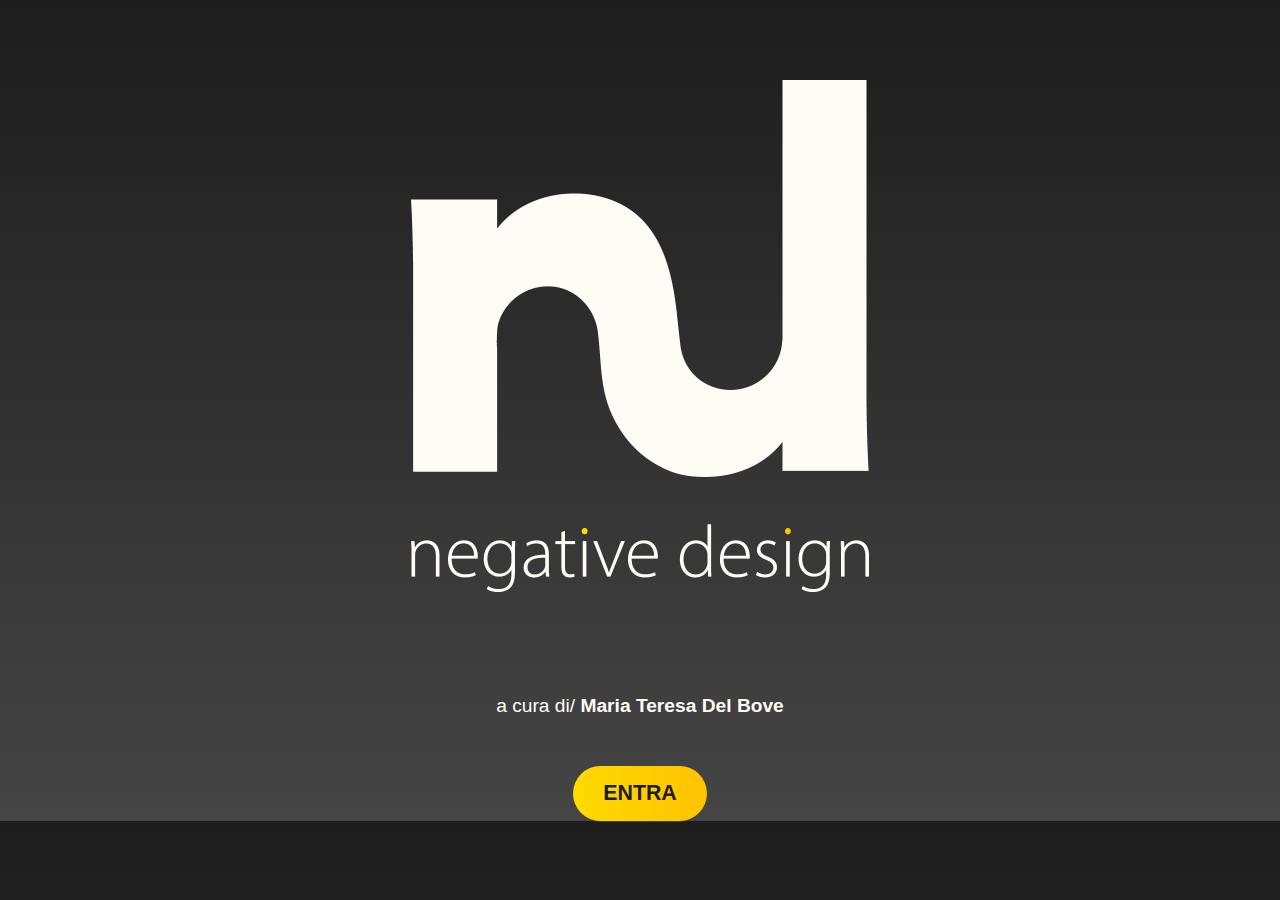
==== commit 4f2660d5: "MODIFICHE CSS" ====
--- a/index.html
+++ b/index.html
@@ -8,7 +8,7 @@
 </head>
 
 <body> 
-    <a href="index.html"><img id="header-logo" src="immagini/Logo_Giallo-Grigio.png" alt="ND LOGO"></a>
+    <a href="index.html"><img id="header-logo" src="immagini/Logo_Bianco-Giallo.png" alt="ND LOGO"></a>
     <p id="about">a cura di/ <b>Maria Teresa Del Bove</b></p>
     <a href="homepage.html"><button id="tasto-entra">ENTRA</button></a>
 </body>
--- a/stile_nd.css
+++ b/stile_nd.css
@@ -16,19 +16,20 @@
 
 /* GENERAL */
 #heading {
-    font-size: 36pt;
-    font-weight: 600;
+    font-size: 2em;
+    font-weight: 800;
+    text-transform: uppercase;
 }
 
 html {
-    background-color: var(--bianco);
+    background-image: linear-gradient(to top, var(--grigio) , var(--nero));
 }
 
 body {
     font-family: "Myriad Pro", "Helvetica", "Gill Sans", "Gill Sans MT", "Arial", sans-serif;
     margin: 0 auto;
     text-align: center;
-    color: var(--nero);
+    color: var(--bianco);
 }
 
 button {
@@ -42,6 +43,48 @@
     padding: 15px 30px;
 }
 
+.icone-giochi-interni {
+    width: 20%;
+    margin: 2em;
+}
+
+.titolo-gioco-interno {
+    text-align: center;
+    margin: 0;
+    font-size: 1.5em;
+    color: var(--bianco);
+}
+
+hr {
+    width: 35%;
+    color: var(--bianco);
+    margin-top: 2.5em;
+}
+
+.range-contenitore {
+    margin: 2em auto;
+}
+
+.confirm-button {
+    margin: 2em auto;
+}
+
+a:link {
+    text-decoration: none;
+    color: var(--bianco);
+    cursor: pointer;
+}
+
+a:visited {
+    text-decoration: none;
+    color: var(--bianco);
+}
+
+a:hover {
+    text-decoration: none;
+    color: var(--giallochiaro);
+}
+
 
 
 
@@ -60,7 +103,7 @@
 p#about {
     text-align: center;
     font-size: 1.2em;
-    color: var(--nero);
+    color: var(--bianco);
 }
 
 #tasto-entra {
@@ -83,17 +126,14 @@
 nav li:hover {
     color: var(--gialloscuro);
 }
-		
-a:link {
-    text-decoration: none;
-}
 
 #homemenu {
+    width: 100%;
     display:flex;
     justify-content: space-between;
     align-items: center;
     padding: 2em;
-    background-image: linear-gradient(to right, var(--grigio), var(--nero));
+    background-color: rgba(18,18,18,0.80);
 }
 
 #navbar {
@@ -159,7 +199,7 @@
 #text-box-carattere {
     margin: 0 auto;
     border: 2px;
-    border-color: var(--nero);
+    border-color: var(--giallochiaro);
     width: 700px;
     background: transparent;
     text-align: center;
@@ -303,6 +343,87 @@
     cursor: pointer;
 }
 
+  
+
+
+/* LEGGIBILITA */
+#text-box-leggibilita {               
+     border: 2px;
+     background-color: transparent;
+     width: 40%;
+     margin: 0 auto 3em auto;
+}
+
+#text-content-leggibilita {
+     font-size: 28pt;
+     padding: 25px;
+     position: relative;
+     color: var(--nero);
+}
+
+.label-leggibilita {
+     font-size: 22px;
+     font-weight: 500;
+     margin: 20px 20px;
+}
+
+/* The container */
+.container {
+    display: inline;
+    position: relative;
+    padding-left: 35px;
+    margin: 0 20px 12px 20px;
+    cursor: pointer;
+    font-size: 20px;
+    -webkit-user-select: none;
+    -moz-user-select: none;
+    -ms-user-select: none;
+    user-select: none;
+}
+
+/* Hide the browser's default radio button */
+.container input {
+    position: absolute;
+    opacity: 0;
+    cursor: pointer;
+}
+
+/* Create a custom radio button */
+.checkmark {
+    position: absolute;
+    top: 0;
+    left: 0;
+    height: 20px;
+    width: 20px;
+    background-color: #E3E3E3;
+    border-radius: 50%;
+    -webkit-transition: 0.2s;
+    transition: opacity 0.2s;
+}
+
+/* On mouse-over, add a grey background color */
+.container:hover input ~ .checkmark {
+    background-color: #CACACA;
+}
+
+/* When the radio button is checked, add a yellow background */
+.container input:checked ~ .checkmark {
+    box-shadow: 0 0 0 1px #404040;
+    background-color: #FFE000;
+}
+
+/* Create the indicator (the dot/circle - hidden when not checked) */
+.checkmark:after {
+    content: "";
+    position: absolute;
+    display: none;
+}
+
+/* Show the indicator (dot/circle) when checked */
+.container input:checked ~ .checkmark:after {
+    display: block;
+}
+
 
 
 
@@ -310,7 +431,6 @@
 .minimum {
     font-size: 218.5px;
     position: relative;
-    top: -54px;
 }
 
 #letter-m1, #letter-i1, #letter-n, #letter-i2, #letter-m2, #letter-u, #letter-m3 {
@@ -366,87 +486,14 @@
     cursor: pointer;
 }
 
-#confirm {
+#range-contenitore-kerning {
+    position: relative;
+    top: -7.5em;
+    margin-top: 5em;
+    margin-bottom: 3em;
+}
+
+#kerning-confirm {
     position: relative;
     top: -300px;
-}
-  
-
-
-
-/* LEGGIBILITA */
-#text-box-leggibilita {               
-     border: 2px;
-     background-color: transparent;
-     width: 40%;
-}
-
-#text-content-leggibilita {
-     font-size: 28pt;
-     padding: 25px;
-     position: relative;
-     color: var(--nero);
-}
-
-.label-leggibilita {
-     font-size: 22px;
-     font-weight: 500;
-     margin: 20px 20px;
-}
-
-/* The container */
-.container {
-    display: inline;
-    position: relative;
-    padding-left: 35px;
-    margin: 0 20px 12px 20px;
-    cursor: pointer;
-    font-size: 20px;
-    -webkit-user-select: none;
-    -moz-user-select: none;
-    -ms-user-select: none;
-    user-select: none;
-}
-
-/* Hide the browser's default radio button */
-.container input {
-    position: absolute;
-    opacity: 0;
-    cursor: pointer;
-}
-
-/* Create a custom radio button */
-.checkmark {
-    position: absolute;
-    top: 0;
-    left: 0;
-    height: 20px;
-    width: 20px;
-    background-color: #E3E3E3;
-    border-radius: 50%;
-    -webkit-transition: 0.2s;
-    transition: opacity 0.2s;
-}
-
-/* On mouse-over, add a grey background color */
-.container:hover input ~ .checkmark {
-    background-color: #CACACA;
-}
-
-/* When the radio button is checked, add a yellow background */
-.container input:checked ~ .checkmark {
-    box-shadow: 0 0 0 1px #404040;
-    background-color: #FFE000;
-}
-
-/* Create the indicator (the dot/circle - hidden when not checked) */
-.checkmark:after {
-    content: "";
-    position: absolute;
-    display: none;
-}
-
-/* Show the indicator (dot/circle) when checked */
-.container input:checked ~ .checkmark:after {
-    display: block;
 }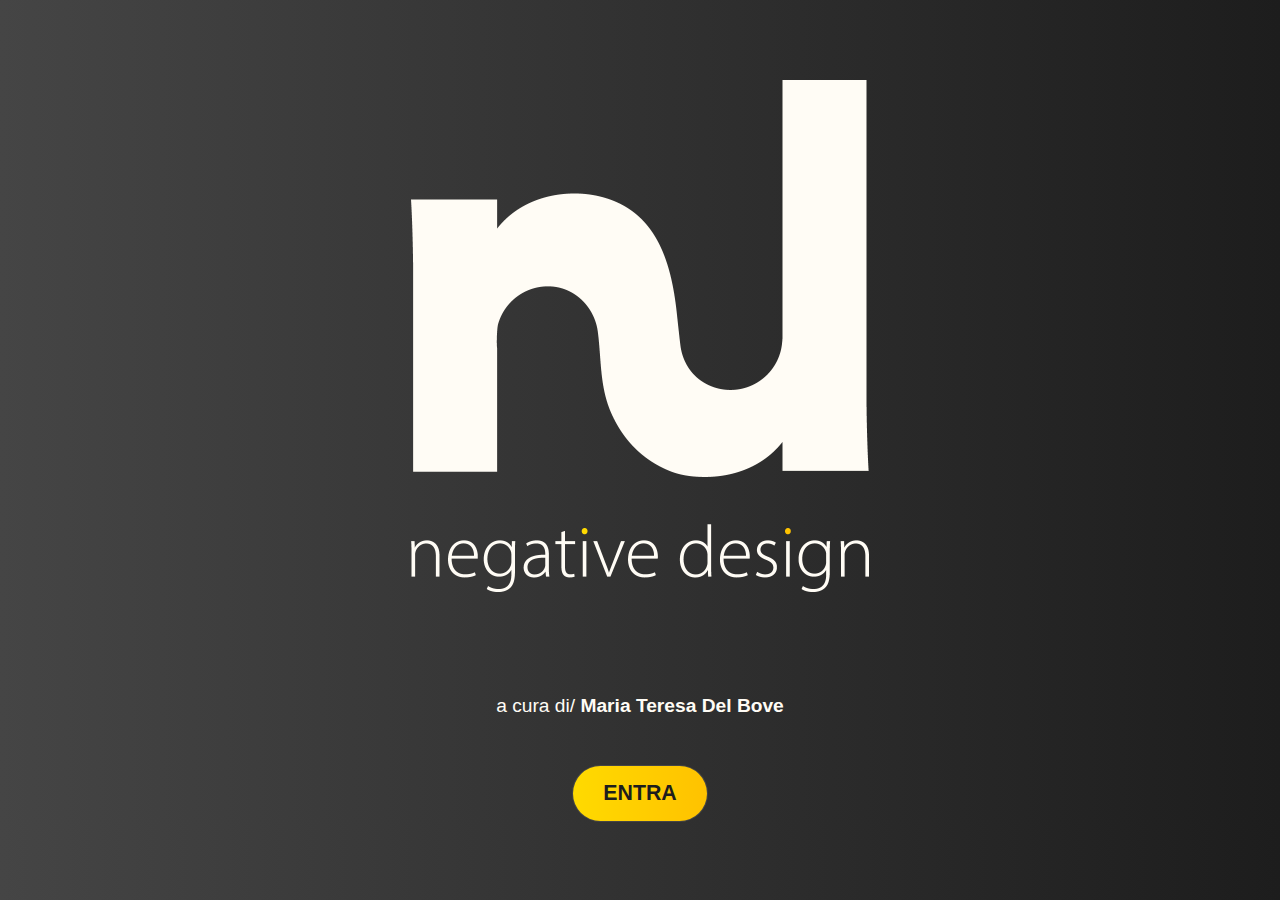
==== commit 1872400e: "Aggiunti heading e sito in homepage + footer su tutte le pagine" ====
--- a/index.html
+++ b/index.html
@@ -8,7 +8,7 @@
 </head>
 
 <body> 
-    <a href="index.html"><img id="header-logo" src="immagini/Logo_Bianco-Giallo.png" alt="ND LOGO"></a>
+    <a href="homepage.html"><img id="header-logo" src="immagini/Logo_Bianco-Giallo.png" alt="ND LOGO"></a>
     <p id="about">a cura di/ <b>Maria Teresa Del Bove</b></p>
     <a href="homepage.html"><button id="tasto-entra">ENTRA</button></a>
 </body>
--- a/stile_nd.css
+++ b/stile_nd.css
@@ -15,6 +15,11 @@
 
 
 /* GENERAL */
+h3 {
+    color: var(--gialloscuro);
+    text-transform: uppercase;
+}
+
 #heading {
     font-size: 2em;
     font-weight: 800;
@@ -22,7 +27,7 @@
 }
 
 html {
-    background-image: linear-gradient(to top, var(--grigio) , var(--nero));
+    background-image: linear-gradient(to right, var(--grigio) , var(--nero));
 }
 
 body {
@@ -52,7 +57,7 @@
     text-align: center;
     margin: 0;
     font-size: 1.5em;
-    color: var(--bianco);
+    color: var(--gialloscuro);
 }
 
 hr {
@@ -83,12 +88,69 @@
 a:hover {
     text-decoration: none;
     color: var(--giallochiaro);
+    opacity: 0.9;
+    transition: 0.2s;
+}
+
+html {
+  scroll-behavior: smooth;
+}
+
+.icone-giochi:hover {
+    opacity: 0.93;
+    transition: 0.2s;
+}
+
+#footer {
+    display: flex;
+    align-content: center;
+    justify-content: space-between;
+    background-color: rgba(18,18,18,0.50);
+    padding: 1em
+}
+
+#footer-navbar {
+    display: flex;
+    align-items: center;
+}
+
+.social-icon {
+    width: 2em;
+    margin: 0 1em;
+}
+
+
+#footer-logo-ext {
+    padding: 0 30px;
+    width: 20em;
 }
 
 
 
 
 /* HOMEPAGE */
+#video-homepage {
+    width: 70%;
+    margin: 2.5em auto 1em auto;
+    border-radius: 5em;
+}
+
+h2 {
+    font-size: 1.75em;
+    text-transform: uppercase;
+    line-height: 1.5;
+    font-weight: 600;
+    max-width: 70%;
+    margin: 1.25em auto 0 auto;
+}
+
+.highlight {
+    text-transform: none;
+    font-style: italic;
+    font-weight: 300;
+    color: var(--gialloscuro)
+}
+
 #header-logo {
     width: 40em;
     padding: 5em 5%;
@@ -107,7 +169,8 @@
 }
 
 #tasto-entra {
-    margin-top: 30px;  
+    margin-top: 30px;
+    
 }
 
 nav ul {
@@ -133,7 +196,7 @@
     justify-content: space-between;
     align-items: center;
     padding: 2em;
-    background-color: rgba(18,18,18,0.80);
+    background-color: rgba(18,18,18,0.50);
 }
 
 #navbar {
@@ -141,7 +204,15 @@
     justify-content: space-between;
 }
 
-.contenitore {    
+.contenitore {
+    margin: 2em;
+    display: flex;
+    flex-wrap: wrap;
+    justify-content: space-around;
+    align-items: center;
+}
+
+.contenitore-reverse {
     margin: 2em;
     display: flex;
     flex-wrap: wrap;
@@ -155,6 +226,7 @@
     flex-wrap: wrap;
     flex-direction: row;
     justify-content: left;
+    align-items: center;
 }
 
 .card-giochi-dx {    
@@ -163,6 +235,7 @@
     flex-wrap: wrap;
     flex-direction: row-reverse;
     justify-content: right;
+    align-items: center;
 }
 
 .titolo-gioco-sx {
@@ -188,11 +261,26 @@
 }
 
 .icone-giochi {
-    width: 35%;
+    width: 50%;
+    flex-basis: 70%;
     margin: 2em;
 }
 
-
+.img-contenitore-sx {
+    flex-basis: 40%;
+    display: flex;
+    flex-wrap: wrap;
+    flex-direction: row-reverse;
+    justify-content: left; 
+}
+
+.img-contenitore-dx {
+    flex-basis: 40%;
+    display: flex;
+    flex-wrap: wrap;
+    flex-direction: row;
+    justify-content: left; 
+}
 
 
 /* CARATTERE */
@@ -273,11 +361,12 @@
 #text-box-contrasto {
     border: 2px;
     background-color: hsla(0, 0%, 100%, 1.00);
-    width: 50%;
+    width: 70%;
 }
 
 #text-content-contrasto {
-    font-size: 28pt;
+    font-size: 30pt;
+    line-height: 1.25;
     padding: 25px;
     position: relative;
     color: hsla(0, 0%, 0%, 1.00);
@@ -297,7 +386,7 @@
 
 #label3-contrasto {
     position: relative;
-    left: -116px;
+    left: -106px;
 }
 
 #label4-contrasto {
@@ -307,7 +396,7 @@
 
 #label5-contrasto {
     position: relative;
-    left: 207px;
+    left: 200px;
 }
 
 .range-contrasto {
@@ -350,8 +439,8 @@
 #text-box-leggibilita {               
      border: 2px;
      background-color: transparent;
-     width: 40%;
-     margin: 0 auto 3em auto;
+     width: 50%;
+     margin: 4.75em auto 2em auto;
 }
 
 #text-content-leggibilita {
@@ -431,6 +520,8 @@
 .minimum {
     font-size: 218.5px;
     position: relative;
+    width: 50%;
+    margin: 0 auto;
 }
 
 #letter-m1, #letter-i1, #letter-n, #letter-i2, #letter-m2, #letter-u, #letter-m3 {
@@ -440,14 +531,14 @@
 #minimum-result {
     position: relative;
     top: -258px;
-    color: var(--giallochiaro);
+    color: var(--gialloscuro);
     z-index: -1;
     visibility: hidden;
 }
 
 #range-i1, #range-n, #range-i2, #range-m2, #range-u {
     width: 100px;
-    margin-left: 0 50px;
+    margin: 0 10px;
     position: relative;
     top: -210px;
 }
@@ -496,4 +587,140 @@
 #kerning-confirm {
     position: relative;
     top: -300px;
+}
+
+
+
+
+/* MEDIA QUERY */
+@media screen and (min-width: 1025px) and (max-width: 1420px) {
+    .titolo-gioco-dx, .titolo-gioco-sx {font-size: 1.5em;}
+    .testo-dx, .testo-sx {font-size: 1.05em;}
+    .contenitore, .contenitore-reverse {margin: 1em;}
+    hr {margin-top: 1em;}
+    #header-logo-ext {padding: 0 20px; width: 25em;}
+    nav li {font-size: 18pt;}
+    
+    #label5-contrasto {left: 140px;}
+    #text-content-contrasto {font-size: 24pt; line-height: 1.35;}
+    table#text-box-contrasto {width: 70%;}
+    
+    .minimum {width: 50%; margin-bottom: 60px; font-size: 180px;}
+    #minimum-result {top: -273px;}
+}
+
+@media screen and (min-width: 768px) and (max-width: 1024px) {
+    .titolo-gioco-dx, .titolo-gioco-sx {font-size: 1.2em;}
+    .testo-dx, .testo-sx {font-size: 0.75em;}
+    .contenitore, .contenitore-reverse {margin: 1em;}
+    hr {margin-top: 1em;}
+    #header-logo-ext {padding: 0 10px; width: 16em;}
+    nav li {font-size: 14pt; padding: 0 20px;}
+    #header-logo {width: 35em;}
+    
+    #heading {font-size: 1.5em; max-width: 90%; margin: 1em auto;}    
+    .confirm-button {margin: 1.25em auto;}
+    
+    #range1-contrasto, #range2-contrasto, #range3-contrasto, #range4-contrasto, #range5-contrasto, #range6-contrasto {margin-left: 20px; margin-right: 20px;}
+    #label3-contrasto {left: -50px;}
+    #label5-contrasto {left: 140px;}
+    td#text-content-contrasto {font-size: 20pt; line-height: 1.5;}
+    table#text-box-contrasto {width: 80%;}
+    
+    .container {font-size: 1.1em; margin: 0 10px 12px 10px;}
+    .label-leggibilita {font-size: 1.1em;}
+    
+    .minimum {width: 50%; margin-bottom: 60px; font-size: 160px;}
+    #minimum-result {top: -250px;}
+    #range-i1, #range-n, #range-i2, #range-m2, #range-u { width: 80px; margin: 15px 5px 0 5px;}
+}
+
+@media screen and (min-width: 501px) and (max-width: 767px) {
+    .titolo-gioco-dx, .titolo-gioco-sx, .testo-dx, .testo-sx {text-align: center;}
+    .titolo-gioco-dx, .titolo-gioco-sx {font-size: 1.25em;}
+    .testo-dx, .testo-sx {font-size: 1em;}
+    .card-giochi-dx, .card-giochi-sx, .img-contenitore-dx, .img-contenitore-sx {justify-content: center;}
+    .contenitore {margin: 1em; flex-direction: column; justify-content: center;}
+    .contenitore-reverse {flex-direction: column-reverse;}
+    hr {margin-top: 1em;}
+    #header-logo-ext {padding: 0 10px; width: 16em;}
+    nav li {font-size: 14pt; padding: 0 20px;}
+    nav ul {padding: 0;}
+    #homemenu {flex-direction: column; padding: 1em;}
+    #navbar {margin-top: 0.5em;}
+    #header-logo {width: 30em;}
+    
+    #heading {font-size: 1.25em; max-width: 90%; margin: 1em auto;}    
+    .confirm-button {margin: 1em auto;}
+    
+    #text-box-carattere {width: 90%;}
+    #range1-carattere, #range2-carattere, #range3-carattere {margin-left: 15px; margin-right: 15px;}
+    .range-carattere {width: 25%;}
+    #label1-carattere {left: -100px;}
+    #label3-carattere {left: 90px;}
+    
+    #range1-contrasto, #range2-contrasto, #range3-contrasto, #range4-contrasto, #range5-contrasto, #range6-contrasto {margin-left: 15px; margin-right: 15px;}
+    .range-contrasto {width: 20%;}
+    #label3-contrasto {left: -15px;}
+    #label5-contrasto {left: 100px;}
+    td#text-content-contrasto {font-size: 14pt; line-height: 1.5;}
+    #text-box-contrasto {width: 90%;}
+    
+    .container {font-size: 0.8em; margin: 0 0.5px 12px 0.5px;}
+    .label-leggibilita {font-size: 1em; margin-left: 1px; margin-right: 5px;}
+    .checkmark {margin-left: 10px; top: -3.5px;}
+    #text-content-leggibilita {font-size: 24pt; line-height: 1.5;}
+    #text-box-leggibilita {width: 90%; margin-top: 55px;}
+    
+    .minimum {width: 50%; margin-top: 50px; margin-bottom: 80px; font-size: 100px;}
+    #minimum-result {top: -201px;}
+    #range-i1, #range-n, #range-i2, #range-m2, #range-u { width: 60px; height: 10px; margin: 70px 2px 0 2px;}
+}
+
+@media screen and (max-width: 500px) {
+    .titolo-gioco-dx, .titolo-gioco-sx, .testo-dx, .testo-sx {text-align: center;}
+    .titolo-gioco-dx, .titolo-gioco-sx {font-size: 1.25em;}
+    .testo-dx, .testo-sx {font-size: 1em;}
+    .card-giochi-dx, .card-giochi-sx, .img-contenitore-dx, .img-contenitore-sx {justify-content: center;}
+    .contenitore {margin: 1em; flex-direction: column; justify-content: center;}
+    .contenitore-reverse {flex-direction: column-reverse;}
+    hr {margin-top: 1em;}
+    #header-logo-ext {padding: 0 10px; width: 14em;}
+    nav li {font-size: 14pt; padding: 0 10px;}
+    nav ul {padding: 0;}
+    #homemenu {flex-direction: column; padding: 1em;}
+    #navbar {margin-top: 0.5em;}
+    #header-logo {width: 20em;}
+    #about {font-size: 1em;}
+    button {font-size: 12pt;}
+    .icone-giochi {width: 200px;}
+    
+    .titolo-gioco-interno {font-size: 1.2em;}
+    #heading {font-size: 1.1em; max-width: 90%; margin: 1em auto;}
+    .confirm-button {margin: 1em auto;}
+    
+    #text-box-carattere {width: 90%;}
+    #text-content-carattere {font-size: 1.2em}
+    #range1-carattere, #range2-carattere, #range3-carattere {margin-left: 15px; margin-right: 15px;}
+    .range-carattere {width: 20%;}
+    #label1-carattere {left: -50px;}
+    #label3-carattere {left: 35px;}
+    
+    #range1-contrasto, #range2-contrasto, #range3-contrasto, #range4-contrasto, #range5-contrasto, #range6-contrasto {margin-left: 5px; margin-right: 5px; margin-top: 12px;}
+    .range-contrasto {width: 20%;}
+    #label3-contrasto {left: 30px;}
+    #label5-contrasto {left: 60px;}
+    #text-content-contrasto {font-size: 10pt;}
+    td#text-content-contrasto {font-size: 10pt; line-height: 2;}
+    table#text-box-contrasto {width: 90%; margin-top: 2em;}
+    
+    .container {font-size: 0.5em; margin: 0 0.5px 6px 0.5px;}
+    .label-leggibilita {font-size: 0.5em; margin-left: 0; margin-right: 1px;}
+    .checkmark {width: 15px; height: 15px; margin-left: 15px; top: -1.5px;}
+    #text-content-leggibilita {font-size: 16pt; line-height: 1.5;}
+    #text-box-leggibilita {width: 90%; margin-top: 0; margin-bottom: 15px;}
+    
+    .minimum {width: 50%; margin-top: 50px; margin-bottom: 80px; font-size: 70px;}
+    #minimum-result {top: -166px;}
+    #range-i1, #range-n, #range-i2, #range-m2, #range-u { width: 60px; height: 8px; margin: 90px 2px 0 2px;}
 }